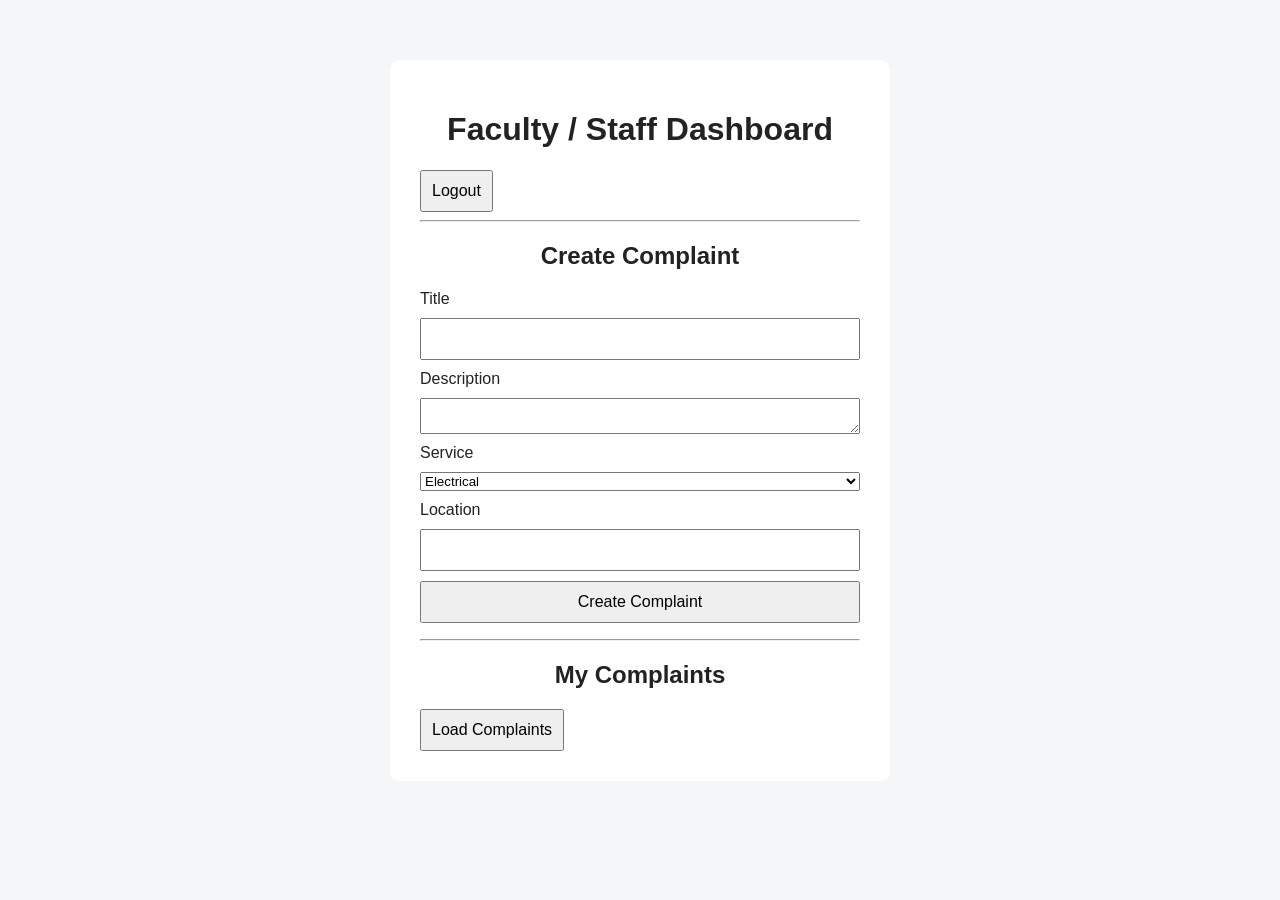
==== frontend/faculty.html @ 81825e36 "feat: implement html frontend, module 8 faculty ui functionality works" ====
<!DOCTYPE html>
<html lang="en">
<head>
    <meta charset="UTF-8">
    <meta name="viewport" content="width=device-width, initial-scale=1.0">
    <title>Faculty / Staff - College Maintenance System</title>
    <link rel="stylesheet" href="css/style.css">
</head>
<body>

    <main>
        <h1>Faculty / Staff Dashboard</h1>

        <button onclick="logout()">Logout</button>

        <hr>

        <h2>Create Complaint</h2>

        <form id="complaintForm">
            <label for="title">Title</label>
            <input type="text" id="title" required>

            <label for="description">Description</label>
            <textarea id="description" required></textarea>

            <label for="service">Service</label>
            <select id="service" required>
                <option value="Electrical">Electrical</option>
                <option value="Plumbing">Plumbing</option>
            </select>

            <label for="location">Location</label>
            <input type="text" id="location" required>

            <button type="submit">Create Complaint</button>
        </form>

        <p id="message"></p>

        <hr>

        <h2>My Complaints</h2>

        <button id="loadComplaints">Load Complaints</button>

        <div id="complaints"></div>
    </main>

    <script src="js/api.js"></script>
    <script src="js/auth.js"></script>
    <script src="js/faculty.js"></script>

</body>
</html>
---- frontend/css/style.css ----
* {
    box-sizing: border-box;
}

body {
    margin: 0;
    font-family: Arial, sans-serif;
    background: #f5f6f8;
    color: #222;
}

main {
    width: 90%;
    max-width: 500px;
    margin: 60px auto;
    padding: 30px;
    background: white;
    border-radius: 10px;
}

h1,
h2 {
    text-align: center;
}

form {
    display: flex;
    flex-direction: column;
    gap: 10px;
}

input,
button {
    padding: 10px;
    font-size: 16px;
}

button {
    cursor: pointer;
}

#message {
    text-align: center;
    margin-top: 15px;
}
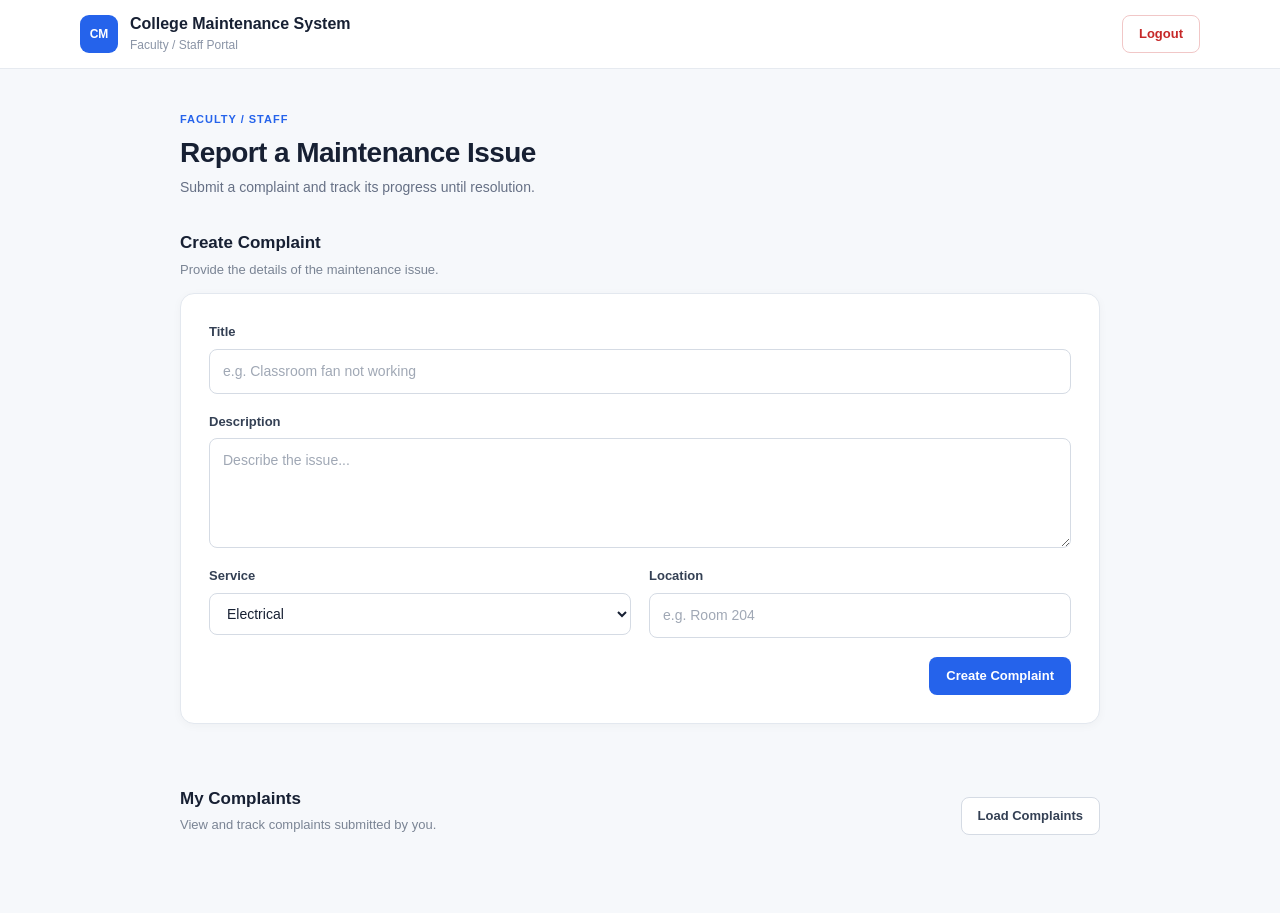
==== commit cf5f23eb: "Improved ui" ====
--- a/frontend/faculty.html
+++ b/frontend/faculty.html
@@ -3,53 +3,168 @@
 <head>
     <meta charset="UTF-8">
     <meta name="viewport" content="width=device-width, initial-scale=1.0">
-    <title>Faculty / Staff - College Maintenance System</title>
+
+    <title>Faculty / Staff | College Maintenance System</title>
+
     <link rel="stylesheet" href="css/style.css">
 </head>
-<body>
 
-    <main>
-        <h1>Faculty / Staff Dashboard</h1>
+<body class="faculty-page">
 
-        <button onclick="logout()">Logout</button>
+<header class="role-topbar">
+    <div class="role-topbar-inner">
 
-        <hr>
+        <div class="role-brand">
+            <div class="role-brand-mark">CM</div>
 
-        <h2>Create Complaint</h2>
+            <div>
+                <h1>College Maintenance System</h1>
+                <p>Faculty / Staff Portal</p>
+            </div>
+        </div>
 
-        <form id="complaintForm">
-            <label for="title">Title</label>
-            <input type="text" id="title" required>
+        <button
+            class="role-btn role-btn-danger"
+            onclick="logout()"
+        >
+            Logout
+        </button>
 
-            <label for="description">Description</label>
-            <textarea id="description" required></textarea>
+    </div>
+</header>
 
-            <label for="service">Service</label>
-            <select id="service" required>
-                <option value="Electrical">Electrical</option>
-                <option value="Plumbing">Plumbing</option>
-            </select>
 
-            <label for="location">Location</label>
-            <input type="text" id="location" required>
+<main class="role-dashboard">
 
-            <button type="submit">Create Complaint</button>
+    <!-- WELCOME -->
+
+    <section class="role-welcome">
+
+        <span class="role-eyebrow">FACULTY / STAFF</span>
+
+        <h2>Report a Maintenance Issue</h2>
+
+        <p>
+            Submit a complaint and track its progress until resolution.
+        </p>
+
+    </section>
+
+
+    <!-- CREATE COMPLAINT -->
+
+    <section class="role-section">
+
+        <div class="role-section-heading">
+            <div>
+                <h3>Create Complaint</h3>
+                <p>Provide the details of the maintenance issue.</p>
+            </div>
+        </div>
+
+        <form id="complaintForm" class="complaint-form">
+
+            <div class="form-field">
+                <label for="title">Title</label>
+
+                <input
+                    type="text"
+                    id="title"
+                    placeholder="e.g. Classroom fan not working"
+                    required
+                >
+            </div>
+
+
+            <div class="form-field">
+                <label for="description">Description</label>
+
+                <textarea
+                    id="description"
+                    rows="4"
+                    placeholder="Describe the issue..."
+                    required
+                ></textarea>
+            </div>
+
+
+            <div class="form-row">
+
+                <div class="form-field">
+                    <label for="service">Service</label>
+
+                    <select id="service" required>
+                        <option value="Electrical">Electrical</option>
+                        <option value="Plumbing">Plumbing</option>
+                    </select>
+                </div>
+
+
+                <div class="form-field">
+                    <label for="location">Location</label>
+
+                    <input
+                        type="text"
+                        id="location"
+                        placeholder="e.g. Room 204"
+                        required
+                    >
+                </div>
+
+            </div>
+
+
+            <div class="form-actions">
+
+                <button
+                    type="submit"
+                    class="role-btn role-btn-primary"
+                >
+                    Create Complaint
+                </button>
+
+            </div>
+
         </form>
 
-        <p id="message"></p>
+        <p id="message" class="role-message"></p>
 
-        <hr>
+    </section>
 
-        <h2>My Complaints</h2>
 
-        <button id="loadComplaints">Load Complaints</button>
+    <!-- MY COMPLAINTS -->
 
-        <div id="complaints"></div>
-    </main>
+    <section class="role-section">
 
-    <script src="js/api.js"></script>
-    <script src="js/auth.js"></script>
-    <script src="js/faculty.js"></script>
+        <div class="role-section-heading role-section-header">
+
+            <div>
+                <h3>My Complaints</h3>
+
+                <p>
+                    View and track complaints submitted by you.
+                </p>
+            </div>
+
+            <button
+                id="loadComplaints"
+                class="role-btn role-btn-secondary"
+            >
+                Load Complaints
+            </button>
+
+        </div>
+
+        <div id="complaints" class="role-complaints-list"></div>
+
+    </section>
+
+</main>
+
+
+<script src="js/api.js"></script>
+<script src="js/auth.js"></script>
+<script src="js/faculty.js"></script>
 
 </body>
 </html>
--- a/frontend/css/style.css
+++ b/frontend/css/style.css
@@ -1,45 +1,2305 @@
+/* =========================================================
+   SHARED BASE
+========================================================= */
+
+:root {
+    --primary: #2563eb;
+    --primary-dark: #1d4ed8;
+
+    --text: #172033;
+    --text-secondary: #667085;
+    --text-muted: #98a2b3;
+
+    --background: #f6f8fb;
+    --surface: #ffffff;
+
+    --border: #e4e7ec;
+    --border-focus: #93b4f8;
+
+    --success: #15803d;
+    --warning: #b45309;
+    --danger: #c62828;
+
+    --radius-sm: 8px;
+    --radius-md: 12px;
+    --radius-lg: 16px;
+
+    --shadow-sm: 0 2px 8px rgba(15, 23, 42, 0.04);
+    --shadow-md: 0 8px 24px rgba(15, 23, 42, 0.07);
+}
+
 * {
     box-sizing: border-box;
+    margin: 0;
+    padding: 0;
+}
+
+html {
+    font-size: 16px;
+    scroll-behavior: smooth;
 }
 
 body {
+    min-height: 100vh;
+
+    font-family:
+        Inter,
+        -apple-system,
+        BlinkMacSystemFont,
+        "Segoe UI",
+        Roboto,
+        Helvetica,
+        Arial,
+        sans-serif;
+
+    background: var(--background);
+    color: var(--text);
+
+    line-height: 1.5;
+
+    -webkit-font-smoothing: antialiased;
+    text-rendering: optimizeLegibility;
+}
+
+button,
+input,
+select,
+textarea {
+    font: inherit;
+}
+
+button {
+    border: 0;
+    cursor: pointer;
+}
+
+button:disabled {
+    cursor: not-allowed;
+    opacity: 0.6;
+}
+
+a {
+    color: inherit;
+    text-decoration: none;
+}
+
+
+/* =========================================================
+   SHARED FORMS
+========================================================= */
+
+form {
+    width: 100%;
+
+    background: var(--surface);
+
+    padding: 28px;
+
+    border: 1px solid var(--border);
+    border-radius: var(--radius-lg);
+
+    box-shadow: var(--shadow-sm);
+}
+
+label {
+    display: block;
+
+    margin-bottom: 7px;
+
+    color: #344054;
+
+    font-size: 13px;
+    font-weight: 600;
+}
+
+input,
+select,
+textarea {
+    width: 100%;
+
+    display: block;
+
+    padding: 12px 13px;
+    margin: 0 0 18px;
+
+    background: var(--surface);
+    color: var(--text);
+
+    border: 1px solid #d0d5dd;
+    border-radius: var(--radius-sm);
+
+    font-size: 14px;
+
+    outline: none;
+
+    transition:
+        border-color 0.15s ease,
+        box-shadow 0.15s ease,
+        background 0.15s ease;
+}
+
+textarea {
+    min-height: 110px;
+    resize: vertical;
+}
+
+input::placeholder,
+textarea::placeholder {
+    color: var(--text-muted);
+}
+
+input:hover,
+select:hover,
+textarea:hover {
+    border-color: #b8c0cc;
+}
+
+input:focus,
+select:focus,
+textarea:focus {
+    border-color: var(--border-focus);
+
+    box-shadow:
+        0 0 0 3px rgba(37, 99, 235, 0.08);
+
+    background: #ffffff;
+}
+
+
+/* =========================================================
+   SHARED BUTTONS
+========================================================= */
+
+button {
+    min-height: 38px;
+
+    padding: 0 16px;
+
+    border-radius: var(--radius-sm);
+
+    background: var(--primary);
+    color: #ffffff;
+
+    font-size: 13px;
+    font-weight: 600;
+
+    transition:
+        background 0.15s ease,
+        border-color 0.15s ease,
+        color 0.15s ease,
+        transform 0.15s ease,
+        box-shadow 0.15s ease;
+}
+
+button:hover {
+    background: var(--primary-dark);
+
+    transform: translateY(-1px);
+
+    box-shadow:
+        0 4px 10px rgba(37, 99, 235, 0.15);
+}
+
+button:active {
+    transform: translateY(0);
+}
+
+
+/* =========================================================
+   SHARED MESSAGE
+========================================================= */
+
+#message {
+    min-height: 20px;
+
+    margin: 12px 0;
+
+    color: var(--text-secondary);
+
+    font-size: 13px;
+    font-weight: 600;
+}
+
+/* =========================================================
+   LOGIN PAGE
+========================================================= */
+
+.login-page {
+    min-height: 100vh;
+
+    display: flex;
+    align-items: center;
+    justify-content: center;
+
+    padding: 32px;
+
+    background:
+        radial-gradient(
+            circle at 20% 20%,
+            rgba(37, 99, 235, 0.13),
+            transparent 28%
+        ),
+        radial-gradient(
+            circle at 85% 80%,
+            rgba(59, 130, 246, 0.08),
+            transparent 30%
+        ),
+        #f6f8fb;
+}
+
+.login-container {
+    width: min(100%, 920px);
+
+    display: grid;
+    grid-template-columns: 0.95fr 1.05fr;
+
+    align-items: stretch;
+
+    background: #ffffff;
+
+    border: 1px solid #e3e7ee;
+    border-radius: 20px;
+
+    overflow: hidden;
+
+    box-shadow:
+        0 20px 55px rgba(15, 23, 42, 0.09);
+}
+
+
+/* =========================================================
+   BRAND / LEFT PANEL
+========================================================= */
+
+.login-brand {
+    min-height: 560px;
+
+    padding: 52px 44px;
+
+    display: flex;
+    flex-direction: column;
+    justify-content: center;
+
+    text-align: left;
+
+    background:
+        linear-gradient(
+            145deg,
+            #eff5ff 0%,
+            #f8fbff 55%,
+            #ffffff 100%
+        );
+
+    border-right: 1px solid #e8edf4;
+}
+
+.brand-mark {
+    width: 52px;
+    height: 52px;
+
+    margin: 0 0 24px;
+
+    display: flex;
+    align-items: center;
+    justify-content: center;
+
+    border-radius: 14px;
+
+    background: linear-gradient(
+        135deg,
+        #2563eb,
+        #3b82f6
+    );
+
+    color: #ffffff;
+
+    font-size: 16px;
+    font-weight: 800;
+
+    box-shadow:
+        0 8px 20px rgba(37, 99, 235, 0.18);
+}
+
+.login-brand h1 {
+    max-width: 330px;
+
     margin: 0;
-    font-family: Arial, sans-serif;
-    background: #f5f6f8;
-    color: #222;
-}
-
-main {
-    width: 90%;
-    max-width: 500px;
-    margin: 60px auto;
-    padding: 30px;
+
+    color: #172033;
+
+    font-size: 30px;
+    line-height: 1.15;
+    font-weight: 750;
+
+    letter-spacing: -0.025em;
+}
+
+.login-brand p {
+    max-width: 330px;
+
+    margin-top: 14px;
+
+    color: #667085;
+
+    font-size: 14px;
+    line-height: 1.65;
+}
+
+
+/* =========================================================
+   LOGIN FORM PANEL
+========================================================= */
+
+.login-card {
+    min-height: 560px;
+
+    padding: 52px 48px;
+
+    display: flex;
+    flex-direction: column;
+    justify-content: center;
+
+    background: #ffffff;
+
+    border: 0;
+    border-radius: 0;
+
+    box-shadow: none;
+
+    text-align: left;
+}
+
+.login-card h2 {
+    margin: 0;
+
+    color: #172033;
+
+    font-size: 25px;
+    line-height: 1.2;
+    font-weight: 750;
+
+    letter-spacing: -0.02em;
+}
+
+.login-subtitle {
+    margin-top: 7px;
+    margin-bottom: 28px;
+
+    color: #7a8494;
+
+    font-size: 13px;
+}
+
+
+/* =========================================================
+   FORM
+========================================================= */
+
+.login-card form {
+    width: 100%;
+
+    padding: 0;
+
+    background: transparent;
+
+    border: 0;
+    border-radius: 0;
+
+    box-shadow: none;
+}
+
+.login-card label {
+    display: block;
+
+    margin-bottom: 7px;
+
+    color: #344054;
+
+    font-size: 13px;
+    font-weight: 600;
+}
+
+.login-card input {
+    width: 100%;
+
+    margin: 0 0 19px;
+
+    padding: 12px 13px;
+
+    background: #ffffff;
+
+    border: 1px solid #d0d5dd;
+    border-radius: 8px;
+
+    color: #172033;
+
+    font-size: 14px;
+}
+
+.login-card input:focus {
+    border-color: #7aa2f7;
+
+    box-shadow:
+        0 0 0 3px rgba(37, 99, 235, 0.09);
+}
+
+
+/* =========================================================
+   LOGIN BUTTON
+========================================================= */
+
+.login-button {
+    width: 100%;
+
+    min-height: 44px;
+
+    margin-top: 5px;
+
+    border-radius: 9px;
+
+    background: #2563eb;
+
+    color: #ffffff;
+
+    font-size: 14px;
+    font-weight: 650;
+
+    box-shadow:
+        0 5px 12px rgba(37, 99, 235, 0.16);
+}
+
+.login-button:hover {
+    background: #1d4ed8;
+}
+
+
+/* =========================================================
+   LOGIN MESSAGE
+========================================================= */
+
+.login-card #message {
+    min-height: 20px;
+
+    margin-top: 12px;
+
+    text-align: center;
+
+    color: #667085;
+
+    font-size: 13px;
+}
+
+
+/* =========================================================
+   FOOTER
+========================================================= */
+
+.login-footer {
+    grid-column: 1 / -1;
+
+    margin: 0;
+
+    padding: 14px 20px;
+
+    text-align: center;
+
+    background: #fafbfc;
+
+    border-top: 1px solid #edf0f4;
+
+    color: #98a2b3;
+
+    font-size: 11px;
+}
+
+
+/* =========================================================
+   RESPONSIVE
+========================================================= */
+
+@media (max-width: 760px) {
+
+    .login-page {
+        padding: 20px;
+    }
+
+    .login-container {
+        grid-template-columns: 1fr;
+
+        max-width: 450px;
+    }
+
+    .login-brand {
+        min-height: auto;
+
+        padding: 34px 30px;
+
+        border-right: 0;
+        border-bottom: 1px solid #e8edf4;
+    }
+
+    .login-brand h1 {
+        font-size: 26px;
+    }
+
+    .login-card {
+        min-height: auto;
+
+        padding: 34px 30px;
+    }
+}
+
+@media (max-width: 420px) {
+
+    .login-page {
+        padding: 14px;
+    }
+
+    .login-brand,
+    .login-card {
+        padding-left: 22px;
+        padding-right: 22px;
+    }
+}
+
+
+/* =========================================================
+   ADMIN DESIGN SYSTEM
+========================================================= */
+
+.admin-page {
+    --admin-primary: #2563eb;
+    --admin-primary-dark: #1d4ed8;
+
+    --admin-danger: #dc2626;
+    --admin-success: #15803d;
+    --admin-warning: #b45309;
+
+    --admin-text: #172033;
+    --admin-text-secondary: #667085;
+    --admin-text-muted: #98a2b3;
+
+    --admin-bg: #f6f8fb;
+    --admin-surface: #ffffff;
+
+    --admin-border: #e4e7ec;
+    --admin-border-soft: #eef1f5;
+
+    --admin-radius: 14px;
+
+    --admin-shadow:
+        0 2px 8px rgba(15, 23, 42, 0.035);
+}
+
+
+/* =========================================================
+   ADMIN HEADER
+========================================================= */
+
+.admin-topbar {
+    background: #ffffff;
+    border-bottom: 1px solid var(--admin-border);
+}
+
+.admin-topbar-inner {
+    width: min(1160px, calc(100% - 56px));
+    min-height: 70px;
+
+    margin: 0 auto;
+
+    display: flex;
+    align-items: center;
+    justify-content: space-between;
+}
+
+.admin-brand {
+    display: flex;
+    align-items: center;
+    gap: 12px;
+}
+
+.admin-brand-mark {
+    width: 38px;
+    height: 38px;
+
+    display: flex;
+    align-items: center;
+    justify-content: center;
+
+    border-radius: 10px;
+
+    background: var(--admin-primary);
+    color: #ffffff;
+
+    font-size: 12px;
+    font-weight: 800;
+    letter-spacing: 0.02em;
+}
+
+.admin-brand h1 {
+    margin: 0;
+
+    color: var(--admin-text);
+
+    font-size: 15px;
+    line-height: 1.25;
+    font-weight: 700;
+}
+
+.admin-brand p {
+    margin: 3px 0 0;
+
+    color: var(--admin-text-muted);
+
+    font-size: 12px;
+}
+
+
+/* =========================================================
+   ADMIN PAGE LAYOUT
+========================================================= */
+
+.admin-dashboard {
+    width: min(1160px, calc(100% - 56px));
+
+    margin: 0 auto;
+
+    padding: 42px 0 64px;
+}
+
+
+/* =========================================================
+   ADMIN WELCOME
+========================================================= */
+
+.admin-welcome {
+    margin-bottom: 34px;
+}
+
+.admin-eyebrow {
+    display: block;
+
+    margin-bottom: 8px;
+
+    color: var(--admin-primary);
+
+    font-size: 10px;
+    font-weight: 800;
+
+    letter-spacing: 0.12em;
+}
+
+.admin-welcome h2 {
+    margin: 0;
+
+    color: var(--admin-text);
+
+    font-size: 30px;
+    line-height: 1.15;
+    font-weight: 750;
+
+    letter-spacing: -0.025em;
+}
+
+.admin-welcome p {
+    margin: 8px 0 0;
+
+    color: var(--admin-text-secondary);
+
+    font-size: 14px;
+}
+
+
+/* =========================================================
+   ADMIN SECTIONS
+========================================================= */
+
+.admin-section {
+    width: 100%;
+    margin-top: 38px;
+}
+
+.admin-section:first-of-type {
+    margin-top: 0;
+}
+
+.admin-section-title h3 {
+    margin: 0;
+
+    color: var(--admin-text);
+
+    font-size: 17px;
+    line-height: 1.3;
+    font-weight: 700;
+}
+
+.admin-section-title p {
+    margin: 5px 0 0;
+
+    color: var(--admin-text-secondary);
+
+    font-size: 13px;
+}
+
+.admin-section-header {
+    display: flex;
+    align-items: flex-end;
+    justify-content: space-between;
+
+    gap: 24px;
+
+    margin-bottom: 16px;
+}
+
+
+/* =========================================================
+   ADMIN BUTTONS
+========================================================= */
+
+.admin-btn {
+    min-height: 38px;
+
+    padding: 0 15px;
+
+    border: 1px solid transparent;
+    border-radius: 8px;
+
+    display: inline-flex;
+    align-items: center;
+    justify-content: center;
+
+    font-size: 13px;
+    font-weight: 600;
+
+    white-space: nowrap;
+
+    cursor: pointer;
+
+    transition:
+        background 0.15s ease,
+        border-color 0.15s ease,
+        color 0.15s ease,
+        transform 0.15s ease,
+        box-shadow 0.15s ease;
+}
+
+.admin-btn:hover {
+    transform: translateY(-1px);
+}
+
+.admin-btn-primary {
+    background: var(--admin-primary);
+    color: #ffffff;
+
+    box-shadow:
+        0 3px 8px rgba(37, 99, 235, 0.16);
+}
+
+.admin-btn-primary:hover {
+    background: var(--admin-primary-dark);
+}
+
+.admin-btn-secondary {
+    background: #ffffff;
+    color: #344054;
+
+    border-color: #d0d5dd;
+}
+
+.admin-btn-secondary:hover {
+    background: #f8fafc;
+    border-color: #b8c0cc;
+}
+
+.admin-btn-danger {
+    min-height: 36px;
+
+    background: #ffffff;
+    color: var(--admin-danger);
+
+    border-color: #f1c7c7;
+}
+
+.admin-btn-danger:hover {
+    background: #fff5f5;
+    border-color: #e6aaaa;
+}
+
+
+/* =========================================================
+   KPI / STATISTICS
+========================================================= */
+
+.admin-stat-grid {
+    display: grid;
+
+    grid-template-columns:
+        repeat(6, minmax(0, 1fr));
+
+    gap: 12px;
+}
+
+.admin-stat-card {
+    min-width: 0;
+
+    min-height: 108px;
+
+    padding: 18px 18px 17px;
+
+    background: #ffffff;
+
+    border: 1px solid var(--admin-border);
+
+    border-radius: var(--admin-radius);
+
+    display: flex;
+    flex-direction: column;
+    justify-content: space-between;
+
+    box-shadow: var(--admin-shadow);
+
+    transition:
+        transform 0.15s ease,
+        border-color 0.15s ease,
+        box-shadow 0.15s ease;
+}
+
+.admin-stat-card:hover {
+    transform: translateY(-2px);
+
+    border-color: #cfd8e6;
+
+    box-shadow:
+        0 6px 18px rgba(15, 23, 42, 0.06);
+}
+
+.admin-stat-card span {
+    color: var(--admin-text-muted);
+
+    font-size: 12px;
+    font-weight: 600;
+}
+
+.admin-stat-card strong {
+    margin-top: 14px;
+
+    color: var(--admin-text);
+
+    font-size: 28px;
+    line-height: 1;
+    font-weight: 750;
+
+    letter-spacing: -0.02em;
+}
+
+.admin-stat-primary {
+    border-top: 3px solid var(--admin-primary);
+}
+
+.admin-stat-primary strong {
+    color: var(--admin-primary);
+}
+
+.admin-stat-alert {
+    border-top: 3px solid var(--admin-danger);
+}
+
+.admin-stat-alert strong {
+    color: var(--admin-danger);
+}
+
+
+/* =========================================================
+   SERVICE BREAKDOWN
+========================================================= */
+
+.admin-service-grid {
+    display: grid;
+
+    grid-template-columns:
+        repeat(3, minmax(0, 1fr));
+
+    gap: 12px;
+}
+
+.admin-service-card {
+    min-height: 84px;
+
+    padding: 17px 19px;
+
+    background: #ffffff;
+
+    border: 1px solid var(--admin-border);
+
+    border-radius: var(--admin-radius);
+
+    display: flex;
+    align-items: center;
+    justify-content: space-between;
+
+    box-shadow: var(--admin-shadow);
+}
+
+.admin-service-card span {
+    display: block;
+
+    color: var(--admin-text);
+
+    font-size: 14px;
+    font-weight: 650;
+}
+
+.admin-service-card small {
+    display: block;
+
+    margin-top: 4px;
+
+    color: var(--admin-text-muted);
+
+    font-size: 11px;
+}
+
+.admin-service-card strong {
+    color: var(--admin-primary);
+
+    font-size: 24px;
+    line-height: 1;
+
+    font-weight: 750;
+}
+
+
+/* =========================================================
+   COMPLAINT LIST
+========================================================= */
+
+.admin-complaints-list {
+    display: flex;
+    flex-direction: column;
+
+    gap: 10px;
+}
+
+.admin-complaints-list > div {
+    position: relative;
+
+    padding: 18px 20px;
+
+    background: #ffffff;
+
+    border: 1px solid var(--admin-border);
+
+    border-radius: var(--admin-radius);
+
+    box-shadow: var(--admin-shadow);
+
+    transition:
+        border-color 0.15s ease,
+        box-shadow 0.15s ease;
+}
+
+.admin-complaints-list > div:hover {
+    border-color: #c8d6ee;
+
+    box-shadow:
+        0 5px 15px rgba(15, 23, 42, 0.055);
+}
+
+.admin-complaints-list h3 {
+    margin: 0 0 9px;
+
+    color: var(--admin-text);
+
+    font-size: 15px;
+    line-height: 1.3;
+    font-weight: 700;
+}
+
+.admin-complaints-list p {
+    margin: 4px 0;
+
+    color: var(--admin-text-secondary);
+
+    font-size: 13px;
+    line-height: 1.5;
+}
+
+.admin-complaints-list p:last-of-type {
+    margin-bottom: 0;
+}
+
+/* admin.js inserts HR between complaint cards */
+
+.admin-complaints-list hr {
+    display: none;
+}
+
+
+/* =========================================================
+   USER MANAGEMENT
+========================================================= */
+
+.admin-users {
+    width: 100%;
+
+    background: #ffffff;
+
+    border: 1px solid var(--admin-border);
+
+    border-radius: var(--admin-radius);
+
+    overflow-x: auto;
+
+    box-shadow: var(--admin-shadow);
+}
+
+.admin-users .user-table-wrapper {
+    width: 100%;
+}
+
+.admin-users .user-table {
+    width: 100%;
+
+    min-width: 640px;
+
+    border-collapse: collapse;
+
+    font-size: 13px;
+}
+
+.admin-users .user-table th {
+    padding: 13px 18px;
+
+    text-align: left;
+
+    background: #f8fafc;
+
+    color: var(--admin-text-muted);
+
+    font-size: 10.5px;
+    font-weight: 750;
+
+    letter-spacing: 0.08em;
+    text-transform: uppercase;
+
+    border-bottom: 1px solid var(--admin-border);
+}
+
+.admin-users .user-table td {
+    padding: 14px 18px;
+
+    color: var(--admin-text);
+
+    border-bottom: 1px solid var(--admin-border-soft);
+
+    vertical-align: middle;
+}
+
+.admin-users .user-table tbody tr:last-child td {
+    border-bottom: none;
+}
+
+.admin-users .user-table tbody tr:hover {
+    background: #fbfcfe;
+}
+
+
+/* =========================================================
+   EMPTY STATES
+========================================================= */
+
+.admin-complaints-list:empty::before,
+.admin-users:empty::before {
+    content: "Nothing to show yet.";
+
+    display: block;
+
+    padding: 36px 20px;
+
+    color: var(--admin-text-muted);
+
+    font-size: 13px;
+
+    text-align: center;
+}
+
+
+/* =========================================================
+   RESPONSIVE
+========================================================= */
+
+@media (max-width: 1050px) {
+
+    .admin-stat-grid {
+        grid-template-columns:
+            repeat(3, minmax(0, 1fr));
+    }
+}
+
+@media (max-width: 720px) {
+
+    .admin-topbar-inner,
+    .admin-dashboard {
+        width: min(100% - 32px, 1160px);
+    }
+
+    .admin-dashboard {
+        padding-top: 30px;
+    }
+
+    .admin-welcome h2 {
+        font-size: 25px;
+    }
+
+    .admin-stat-grid {
+        grid-template-columns:
+            repeat(2, minmax(0, 1fr));
+    }
+
+    .admin-service-grid {
+        grid-template-columns: 1fr;
+    }
+
+    .admin-section-header {
+        align-items: flex-start;
+        flex-direction: column;
+    }
+}
+
+@media (max-width: 460px) {
+
+    .admin-stat-grid {
+        grid-template-columns: 1fr;
+    }
+
+    .admin-brand h1 {
+        font-size: 14px;
+    }
+
+    .admin-brand p {
+        font-size: 11px;
+    }
+
+    .admin-topbar-inner {
+        min-height: 62px;
+    }
+}
+
+/* =========================================================
+   FACULTY / STAFF DASHBOARD
+========================================================= */
+
+.faculty-page {
+    background: #f6f8fb;
+    color: #172033;
+}
+
+/* -------------------------
+   HEADER
+------------------------- */
+
+.faculty-page .role-topbar {
+    background: #ffffff;
+    border-bottom: 1px solid #e6eaf0;
+}
+
+.faculty-page .role-topbar-inner {
+    width: min(1120px, calc(100% - 48px));
+    min-height: 68px;
+    margin: 0 auto;
+
+    display: flex;
+    align-items: center;
+    justify-content: space-between;
+}
+
+.faculty-page .role-brand {
+    display: flex;
+    align-items: center;
+    gap: 12px;
+}
+
+.faculty-page .role-brand-mark {
+    width: 38px;
+    height: 38px;
+
+    display: flex;
+    align-items: center;
+    justify-content: center;
+
+    border-radius: 9px;
+
+    background: #2563eb;
+    color: #ffffff;
+
+    font-size: 12px;
+    font-weight: 700;
+}
+
+.faculty-page .role-brand h1 {
+    margin: 0;
+
+    font-size: 16px;
+    line-height: 1.2;
+    font-weight: 700;
+
+    color: #172033;
+}
+
+.faculty-page .role-brand p {
+    margin: 3px 0 0;
+
+    font-size: 12px;
+
+    color: #8a94a6;
+}
+
+/* -------------------------
+   PAGE CONTAINER
+------------------------- */
+
+.faculty-page .role-dashboard {
+    width: min(920px, calc(100% - 48px));
+    margin: 0 auto;
+
+    padding: 42px 0 64px;
+}
+
+/* -------------------------
+   WELCOME
+------------------------- */
+
+.faculty-page .role-welcome {
+    margin-bottom: 32px;
+}
+
+.faculty-page .role-eyebrow {
+    display: block;
+
+    margin-bottom: 8px;
+
+    color: #2563eb;
+
+    font-size: 11px;
+    font-weight: 700;
+    letter-spacing: 0.09em;
+}
+
+.faculty-page .role-welcome h2 {
+    margin: 0;
+
+    color: #172033;
+
+    font-size: 28px;
+    line-height: 1.2;
+    font-weight: 700;
+    letter-spacing: -0.02em;
+}
+
+.faculty-page .role-welcome p {
+    margin: 8px 0 0;
+
+    color: #667085;
+
+    font-size: 14px;
+}
+
+/* -------------------------
+   SECTIONS
+------------------------- */
+
+.faculty-page .role-section {
+    margin-top: 30px;
+}
+
+.faculty-page .role-section:first-of-type {
+    margin-top: 0;
+}
+
+.faculty-page .role-section-heading {
+    margin-bottom: 14px;
+}
+
+.faculty-page .role-section-heading h3 {
+    margin: 0;
+
+    color: #172033;
+
+    font-size: 17px;
+    font-weight: 700;
+}
+
+.faculty-page .role-section-heading p {
+    margin: 4px 0 0;
+
+    color: #7a8494;
+
+    font-size: 13px;
+}
+
+/* -------------------------
+   FORM CARD
+------------------------- */
+
+.faculty-page .complaint-form {
+    width: 100%;
+
+    padding: 28px;
+
+    background: #ffffff;
+
+    border: 1px solid #e3e8ef;
+    border-radius: 14px;
+
+    box-shadow: 0 2px 10px rgba(15, 23, 42, 0.035);
+}
+
+/* -------------------------
+   FORM FIELDS
+------------------------- */
+
+.faculty-page .form-field {
+    width: 100%;
+    margin-bottom: 18px;
+}
+
+.faculty-page .form-field:last-child {
+    margin-bottom: 0;
+}
+
+.faculty-page .complaint-form label {
+    display: block;
+
+    margin-bottom: 7px;
+
+    color: #344054;
+
+    font-size: 13px;
+    font-weight: 600;
+}
+
+.faculty-page .complaint-form input,
+.faculty-page .complaint-form select,
+.faculty-page .complaint-form textarea {
+    width: 100%;
+
+    display: block;
+
+    margin: 0;
+
+    padding: 11px 13px;
+
+    background: #ffffff;
+
+    border: 1px solid #d5dbe4;
+    border-radius: 8px;
+
+    color: #172033;
+
+    font-family: inherit;
+    font-size: 14px;
+
+    outline: none;
+
+    transition:
+        border-color 0.15s ease,
+        box-shadow 0.15s ease;
+}
+
+.faculty-page .complaint-form textarea {
+    min-height: 110px;
+    resize: vertical;
+}
+
+.faculty-page .complaint-form input::placeholder,
+.faculty-page .complaint-form textarea::placeholder {
+    color: #a0a8b5;
+}
+
+.faculty-page .complaint-form input:focus,
+.faculty-page .complaint-form select:focus,
+.faculty-page .complaint-form textarea:focus {
+    border-color: #7aa2f7;
+
+    box-shadow:
+        0 0 0 3px rgba(37, 99, 235, 0.09);
+}
+
+/* -------------------------
+   TWO-COLUMN ROW
+------------------------- */
+
+.faculty-page .form-row {
+    width: 100%;
+
+    display: grid;
+    grid-template-columns: 1fr 1fr;
+
+    column-gap: 18px;
+}
+
+.faculty-page .form-row .form-field {
+    min-width: 0;
+}
+
+/* -------------------------
+   FORM ACTIONS
+------------------------- */
+
+.faculty-page .form-actions {
+    display: flex;
+    justify-content: flex-end;
+
+    margin-top: 4px;
+}
+
+.faculty-page .role-btn {
+    min-height: 38px;
+
+    padding: 0 16px;
+
+    border-radius: 8px;
+
+    border: 1px solid transparent;
+
+    font-family: inherit;
+    font-size: 13px;
+    font-weight: 600;
+
+    cursor: pointer;
+
+    transition:
+        background 0.15s ease,
+        border-color 0.15s ease,
+        transform 0.15s ease;
+}
+
+.faculty-page .role-btn:hover {
+    transform: translateY(-1px);
+}
+
+.faculty-page .role-btn-primary {
+    background: #2563eb;
+    color: #ffffff;
+}
+
+.faculty-page .role-btn-primary:hover {
+    background: #1d4ed8;
+}
+
+.faculty-page .role-btn-secondary {
+    background: #ffffff;
+    color: #344054;
+    border-color: #d5dbe4;
+}
+
+.faculty-page .role-btn-secondary:hover {
+    background: #f8fafc;
+}
+
+.faculty-page .role-btn-danger {
+    background: #ffffff;
+    color: #c62828;
+    border-color: #f1c7c7;
+}
+
+.faculty-page .role-btn-danger:hover {
+    background: #fff5f5;
+}
+
+/* -------------------------
+   MESSAGE
+------------------------- */
+
+.faculty-page .role-message {
+    min-height: 20px;
+
+    margin: 10px 2px 0;
+
+    color: #475467;
+
+    font-size: 13px;
+    font-weight: 600;
+}
+
+/* -------------------------
+   MY COMPLAINTS HEADER
+------------------------- */
+
+.faculty-page .role-section-header {
+    display: flex;
+    align-items: flex-end;
+    justify-content: space-between;
+
+    gap: 24px;
+
+    margin-bottom: 14px;
+}
+
+/* -------------------------
+   COMPLAINT LIST
+------------------------- */
+
+.faculty-page .role-complaints-list {
+    width: 100%;
+
+    display: flex;
+    flex-direction: column;
+
+    gap: 10px;
+}
+
+.faculty-page .role-complaints-list > div {
+    width: 100%;
+
+    padding: 18px 20px;
+
+    background: #ffffff;
+
+    border: 1px solid #e3e8ef;
+    border-radius: 12px;
+
+    box-shadow: 0 2px 8px rgba(15, 23, 42, 0.03);
+}
+
+.faculty-page .role-complaints-list > div:hover {
+    border-color: #c9d8f5;
+}
+
+.faculty-page .role-complaints-list h3 {
+    margin: 0 0 8px;
+
+    color: #172033;
+
+    font-size: 15px;
+    font-weight: 700;
+}
+
+.faculty-page .role-complaints-list p {
+    margin: 4px 0;
+
+    color: #667085;
+
+    font-size: 13px;
+    line-height: 1.5;
+}
+
+.faculty-page .role-complaints-list hr {
+    display: none;
+}
+
+/* -------------------------
+   RESPONSIVE
+------------------------- */
+
+@media (max-width: 720px) {
+
+    .faculty-page .role-topbar-inner {
+        width: min(100% - 32px, 1120px);
+    }
+
+    .faculty-page .role-dashboard {
+        width: min(100% - 32px, 920px);
+        padding-top: 30px;
+    }
+
+    .faculty-page .form-row {
+        grid-template-columns: 1fr;
+        gap: 0;
+    }
+
+    .faculty-page .role-section-header {
+        align-items: flex-start;
+        flex-direction: column;
+        gap: 12px;
+    }
+}
+
+@media (max-width: 480px) {
+
+    .faculty-page .role-brand h1 {
+        font-size: 14px;
+    }
+
+    .faculty-page .role-brand p {
+        font-size: 11px;
+    }
+
+    .faculty-page .role-brand-mark {
+        width: 34px;
+        height: 34px;
+    }
+
+    .faculty-page .role-welcome h2 {
+        font-size: 24px;
+    }
+
+    .faculty-page .complaint-form {
+        padding: 20px;
+    }
+
+    .faculty-page .form-actions {
+        justify-content: stretch;
+    }
+
+    .faculty-page .form-actions .role-btn {
+        width: 100%;
+    }
+}
+
+/* =========================================================
+   INCHARGE DASHBOARD
+========================================================= */
+
+.incharge-page {
+    background: #f6f8fb;
+}
+
+
+/* =========================================================
+   HEADER
+========================================================= */
+
+.incharge-page .role-topbar {
+    background: #ffffff;
+    border-bottom: 1px solid #e4e7ec;
+}
+
+.incharge-page .role-topbar-inner {
+    width: min(1160px, calc(100% - 56px));
+    min-height: 70px;
+
+    margin: 0 auto;
+
+    display: flex;
+    align-items: center;
+    justify-content: space-between;
+}
+
+.incharge-page .role-brand {
+    display: flex;
+    align-items: center;
+    gap: 12px;
+}
+
+.incharge-page .role-brand-mark {
+    width: 38px;
+    height: 38px;
+
+    display: flex;
+    align-items: center;
+    justify-content: center;
+
+    border-radius: 10px;
+
+    background: #2563eb;
+    color: white;
+
+    font-size: 12px;
+    font-weight: 800;
+}
+
+.incharge-page .role-brand h1 {
+    color: #172033;
+    font-size: 15px;
+    font-weight: 700;
+    line-height: 1.2;
+}
+
+.incharge-page .role-brand p {
+    margin-top: 3px;
+    color: #98a2b3;
+    font-size: 12px;
+}
+
+
+/* =========================================================
+   PAGE
+========================================================= */
+
+.incharge-page .role-dashboard {
+    width: min(1040px, calc(100% - 56px));
+
+    margin: 0 auto;
+
+    padding: 42px 0 64px;
+}
+
+
+/* =========================================================
+   WELCOME
+========================================================= */
+
+.incharge-page .role-welcome {
+    margin-bottom: 36px;
+}
+
+.incharge-page .role-eyebrow {
+    display: block;
+
+    margin-bottom: 8px;
+
+    color: #2563eb;
+
+    font-size: 10px;
+    font-weight: 800;
+
+    letter-spacing: 0.12em;
+}
+
+.incharge-page .role-welcome h2 {
+    color: #172033;
+
+    font-size: 30px;
+    line-height: 1.15;
+    font-weight: 750;
+
+    letter-spacing: -0.025em;
+}
+
+.incharge-page .role-welcome p {
+    margin-top: 8px;
+
+    color: #667085;
+
+    font-size: 14px;
+}
+
+
+/* =========================================================
+   SECTIONS
+========================================================= */
+
+.incharge-page .role-section {
+    margin-top: 38px;
+}
+
+.incharge-page .role-section:first-of-type {
+    margin-top: 0;
+}
+
+.incharge-page .role-section-header {
+    display: flex;
+    align-items: flex-end;
+    justify-content: space-between;
+
+    gap: 24px;
+
+    margin-bottom: 16px;
+}
+
+.incharge-page .role-section-heading h3 {
+    color: #172033;
+
+    font-size: 17px;
+    font-weight: 700;
+}
+
+.incharge-page .role-section-heading p {
+    margin-top: 5px;
+
+    color: #667085;
+
+    font-size: 13px;
+}
+
+
+/* =========================================================
+   BUTTONS
+========================================================= */
+
+.incharge-page .role-btn {
+    min-height: 38px;
+
+    padding: 0 15px;
+
+    border-radius: 8px;
+
+    font-size: 13px;
+    font-weight: 600;
+
+    white-space: nowrap;
+
+    cursor: pointer;
+}
+
+.incharge-page .role-btn-primary {
+    background: #2563eb;
+    color: white;
+
+    box-shadow:
+        0 3px 8px rgba(37, 99, 235, 0.14);
+}
+
+.incharge-page .role-btn-primary:hover {
+    background: #1d4ed8;
+}
+
+.incharge-page .role-btn-secondary {
     background: white;
+
+    color: #344054;
+
+    border: 1px solid #d0d5dd;
+}
+
+.incharge-page .role-btn-secondary:hover {
+    background: #f8fafc;
+}
+
+.incharge-page .role-btn-danger {
+    background: white;
+
+    color: #c62828;
+
+    border: 1px solid #f1c7c7;
+}
+
+.incharge-page .role-btn-danger:hover {
+    background: #fff5f5;
+}
+
+
+/* =========================================================
+   MESSAGE
+========================================================= */
+
+.incharge-page .role-message {
+    min-height: 20px;
+
+    margin: 4px 0 10px;
+
+    color: #667085;
+
+    font-size: 13px;
+}
+
+
+/* =========================================================
+   COMPLAINT CARDS
+========================================================= */
+
+.incharge-page .role-complaints-list {
+    display: flex;
+
+    flex-direction: column;
+
+    gap: 10px;
+}
+
+.incharge-page .role-complaints-list > div {
+    background: white;
+
+    padding: 19px 21px;
+
+    border: 1px solid #e4e7ec;
+
+    border-radius: 13px;
+
+    box-shadow:
+        0 2px 8px rgba(15, 23, 42, 0.035);
+
+    transition:
+        border-color 0.15s ease,
+        box-shadow 0.15s ease;
+}
+
+.incharge-page .role-complaints-list > div:hover {
+    border-color: #cbd8ef;
+
+    box-shadow:
+        0 5px 16px rgba(15, 23, 42, 0.055);
+}
+
+.incharge-page .role-complaints-list h3 {
+    margin-bottom: 9px;
+
+    color: #172033;
+
+    font-size: 15px;
+    font-weight: 700;
+}
+
+.incharge-page .role-complaints-list p {
+    margin: 4px 0;
+
+    color: #667085;
+
+    font-size: 13px;
+    line-height: 1.5;
+}
+
+.incharge-page .role-complaints-list input {
+    width: min(340px, 100%);
+
+    display: inline-block;
+
+    margin: 12px 8px 0 0;
+
+    vertical-align: middle;
+}
+
+.incharge-page .role-complaints-list button {
+    min-height: 36px;
+
+    margin-top: 8px;
+
+    padding: 0 14px;
+
+    border-radius: 8px;
+
+    font-size: 12.5px;
+    font-weight: 600;
+}
+
+
+/* Hide old HR separators generated by JS */
+
+.incharge-page .role-complaints-list hr {
+    display: none;
+}
+
+
+/* =========================================================
+   RESPONSIVE
+========================================================= */
+
+@media (max-width: 700px) {
+
+    .incharge-page .role-topbar-inner,
+    .incharge-page .role-dashboard {
+        width: min(100% - 32px, 1040px);
+    }
+
+    .incharge-page .role-section-header {
+        align-items: flex-start;
+
+        flex-direction: column;
+
+        gap: 12px;
+    }
+
+    .incharge-page .role-welcome h2 {
+        font-size: 25px;
+    }
+}
+
+/* =========================================================
+   TECHNICIAN DASHBOARD
+========================================================= */
+
+.technician-page {
+    background: #f6f8fb;
+}
+
+
+/* =========================================================
+   HEADER
+========================================================= */
+
+.technician-page .role-topbar {
+    background: #ffffff;
+    border-bottom: 1px solid #e4e7ec;
+}
+
+.technician-page .role-topbar-inner {
+    width: min(1160px, calc(100% - 56px));
+    min-height: 70px;
+
+    margin: 0 auto;
+
+    display: flex;
+    align-items: center;
+    justify-content: space-between;
+}
+
+.technician-page .role-brand {
+    display: flex;
+    align-items: center;
+    gap: 12px;
+}
+
+.technician-page .role-brand-mark {
+    width: 38px;
+    height: 38px;
+
+    display: flex;
+    align-items: center;
+    justify-content: center;
+
     border-radius: 10px;
-}
-
-h1,
-h2 {
-    text-align: center;
-}
-
-form {
-    display: flex;
+
+    background: #2563eb;
+    color: #ffffff;
+
+    font-size: 12px;
+    font-weight: 800;
+}
+
+.technician-page .role-brand h1 {
+    color: #172033;
+    font-size: 15px;
+    font-weight: 700;
+    line-height: 1.2;
+}
+
+.technician-page .role-brand p {
+    margin-top: 3px;
+    color: #98a2b3;
+    font-size: 12px;
+}
+
+
+/* =========================================================
+   PAGE
+========================================================= */
+
+.technician-page .role-dashboard {
+    width: min(1040px, calc(100% - 56px));
+
+    margin: 0 auto;
+
+    padding: 42px 0 64px;
+}
+
+
+/* =========================================================
+   WELCOME
+========================================================= */
+
+.technician-page .role-welcome {
+    margin-bottom: 36px;
+}
+
+.technician-page .role-eyebrow {
+    display: block;
+
+    margin-bottom: 8px;
+
+    color: #2563eb;
+
+    font-size: 10px;
+    font-weight: 800;
+
+    letter-spacing: 0.12em;
+}
+
+.technician-page .role-welcome h2 {
+    color: #172033;
+
+    font-size: 30px;
+    line-height: 1.15;
+    font-weight: 750;
+
+    letter-spacing: -0.025em;
+}
+
+.technician-page .role-welcome p {
+    margin-top: 8px;
+
+    color: #667085;
+
+    font-size: 14px;
+}
+
+
+/* =========================================================
+   SECTION
+========================================================= */
+
+.technician-page .role-section {
+    margin-top: 0;
+}
+
+.technician-page .role-section-header {
+    display: flex;
+    align-items: flex-end;
+    justify-content: space-between;
+
+    gap: 24px;
+
+    margin-bottom: 16px;
+}
+
+.technician-page .role-section-heading h3 {
+    color: #172033;
+
+    font-size: 17px;
+    font-weight: 700;
+}
+
+.technician-page .role-section-heading p {
+    margin-top: 5px;
+
+    color: #667085;
+
+    font-size: 13px;
+}
+
+
+/* =========================================================
+   BUTTONS
+========================================================= */
+
+.technician-page .role-btn {
+    min-height: 38px;
+
+    padding: 0 15px;
+
+    border-radius: 8px;
+
+    font-size: 13px;
+    font-weight: 600;
+
+    white-space: nowrap;
+
+    cursor: pointer;
+}
+
+.technician-page .role-btn-primary {
+    background: #2563eb;
+    color: white;
+
+    box-shadow:
+        0 3px 8px rgba(37, 99, 235, 0.14);
+}
+
+.technician-page .role-btn-primary:hover {
+    background: #1d4ed8;
+}
+
+.technician-page .role-btn-danger {
+    background: white;
+
+    color: #c62828;
+
+    border: 1px solid #f1c7c7;
+}
+
+.technician-page .role-btn-danger:hover {
+    background: #fff5f5;
+}
+
+
+/* =========================================================
+   MESSAGE
+========================================================= */
+
+.technician-page .role-message {
+    min-height: 20px;
+
+    margin: 4px 0 10px;
+
+    color: #667085;
+
+    font-size: 13px;
+}
+
+
+/* =========================================================
+   COMPLAINT CARDS
+========================================================= */
+
+.technician-page .role-complaints-list {
+    display: flex;
+
     flex-direction: column;
+
     gap: 10px;
 }
 
-input,
-button {
-    padding: 10px;
-    font-size: 16px;
-}
-
-button {
-    cursor: pointer;
-}
-
-#message {
-    text-align: center;
-    margin-top: 15px;
+.technician-page .role-complaints-list > div {
+    background: #ffffff;
+
+    padding: 20px 22px;
+
+    border: 1px solid #e4e7ec;
+
+    border-radius: 13px;
+
+    box-shadow:
+        0 2px 8px rgba(15, 23, 42, 0.035);
+
+    transition:
+        border-color 0.15s ease,
+        box-shadow 0.15s ease;
+}
+
+.technician-page .role-complaints-list > div:hover {
+    border-color: #cbd8ef;
+
+    box-shadow:
+        0 5px 16px rgba(15, 23, 42, 0.055);
+}
+
+.technician-page .role-complaints-list h3 {
+    margin-bottom: 9px;
+
+    color: #172033;
+
+    font-size: 15px;
+    font-weight: 700;
+}
+
+.technician-page .role-complaints-list p {
+    margin: 4px 0;
+
+    color: #667085;
+
+    font-size: 13px;
+    line-height: 1.5;
+}
+
+
+/* Hide HR separators generated by technician.js */
+
+.technician-page .role-complaints-list hr {
+    display: none;
+}
+
+
+/* =========================================================
+   STATUS ACTION BUTTONS
+========================================================= */
+
+.technician-page .role-complaints-list button {
+    min-height: 36px;
+
+    margin-top: 12px;
+
+    padding: 0 14px;
+
+    border-radius: 8px;
+
+    font-size: 12.5px;
+    font-weight: 600;
+}
+
+.technician-page .role-complaints-list button:hover {
+    transform: translateY(-1px);
+}
+
+
+/* =========================================================
+   RESPONSIVE
+========================================================= */
+
+@media (max-width: 700px) {
+
+    .technician-page .role-topbar-inner,
+    .technician-page .role-dashboard {
+        width: min(100% - 32px, 1040px);
+    }
+
+    .technician-page .role-section-header {
+        align-items: flex-start;
+
+        flex-direction: column;
+
+        gap: 12px;
+    }
+
+    .technician-page .role-welcome h2 {
+        font-size: 25px;
+    }
 }
